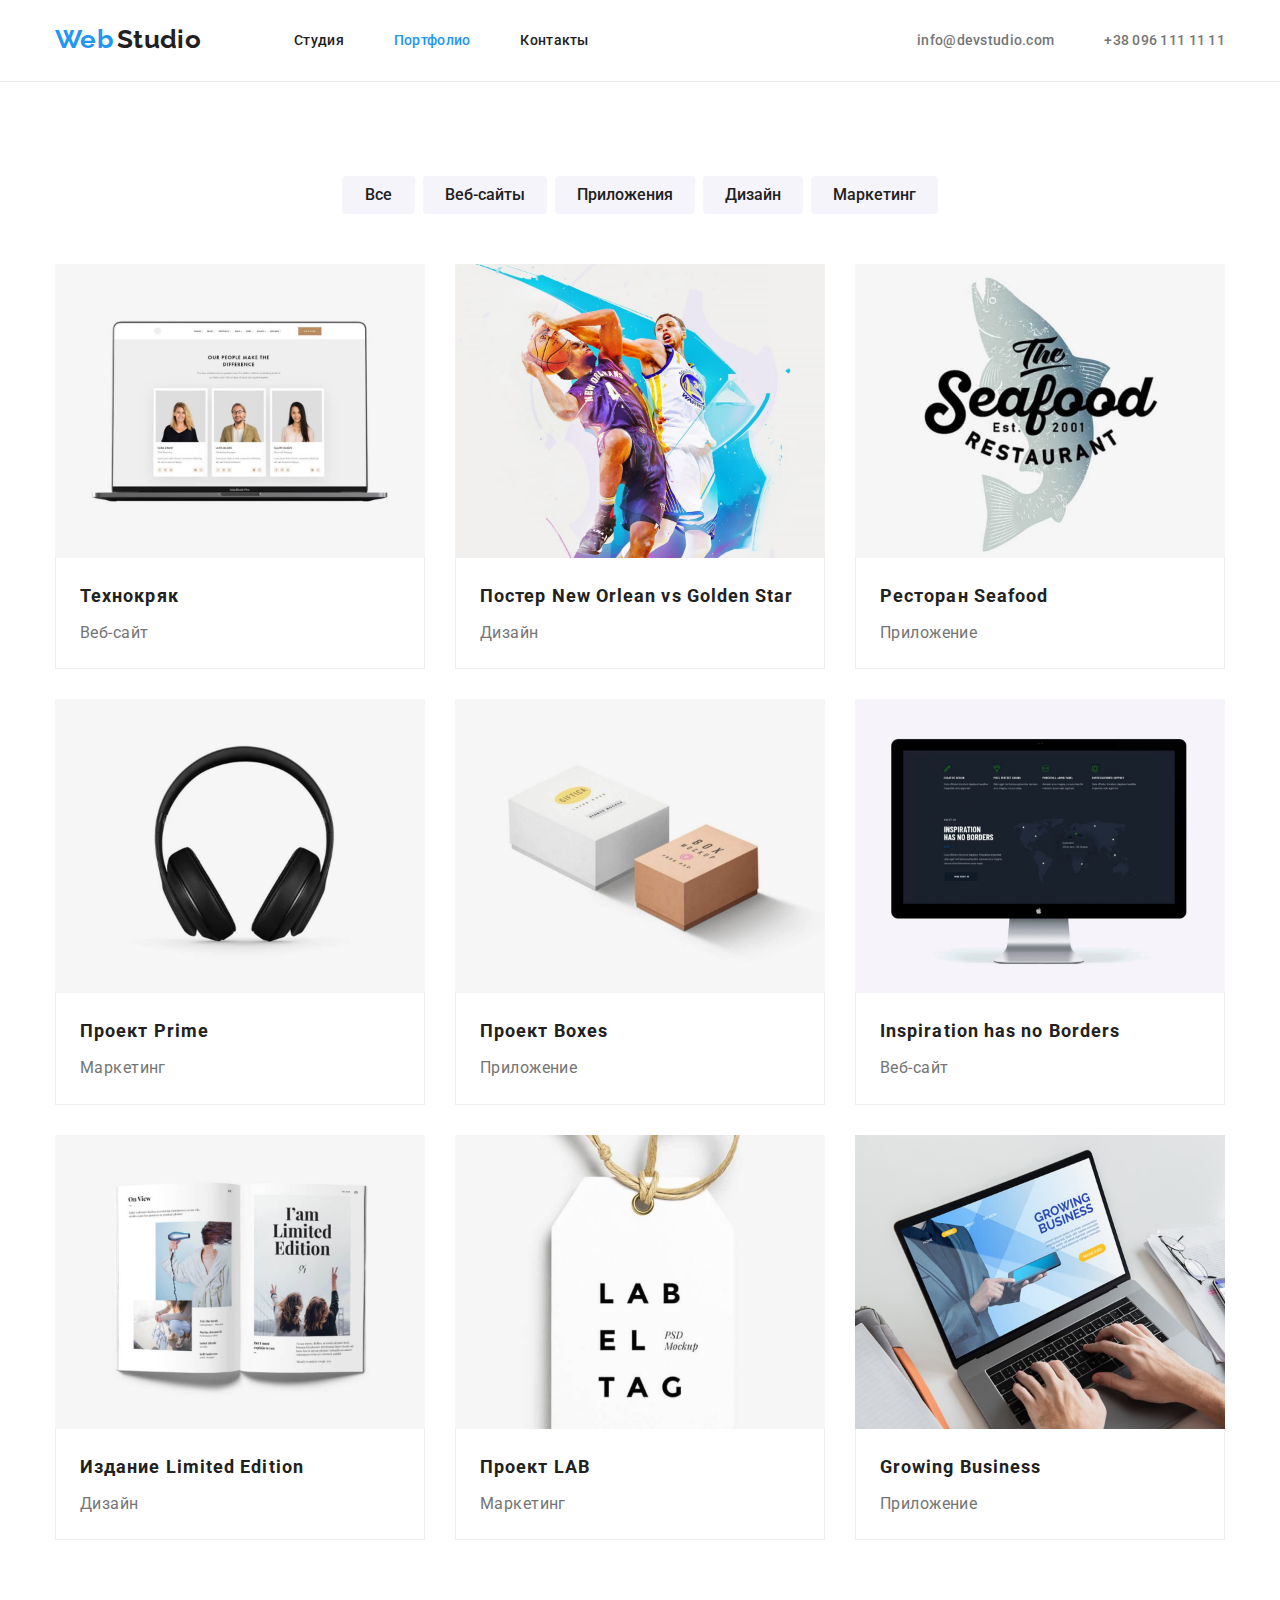
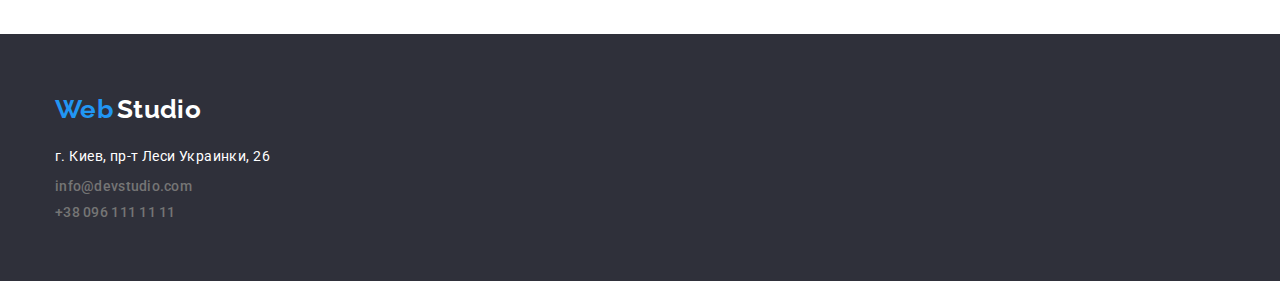
==== portfolio.html @ f137ee4f "Скопировал файлы из homework-3" ====
<!DOCTYPE html>
<html lang="ru">
  <head>
    <meta charset="UTF-8" />
    <meta http-equiv="X-UA-Compatible" content="IE=edge" />
    <meta name="viewport" content="width=device-width, initial-scale=1.0" />
    <title>Портфолио</title>
    <link rel="preconnect" href="https://fonts.googleapis.com" />
    <link rel="preconnect" href="https://fonts.gstatic.com" crossorigin />
    <link
      href="https://fonts.googleapis.com/css2?family=Raleway:wght@700&display=swap"
      rel="stylesheet"
    />
    <link
      href="https://fonts.googleapis.com/css2?family=Roboto:wght@400;500;700;900&display=swap"
      rel="stylesheet"
    />
    <!-- Нормализация стилей css -->
    <link
      rel="stylesheet"
      href="https://cdnjs.cloudflare.com/ajax/libs/modern-normalize/1.1.0/modern-normalize.min.css"
    />
    <link rel="stylesheet" href="./css/styles.css" />
  </head>
  <body>
    <header class="header">
      <div class="container main-container">
        <nav class="main-container-nav">
          <div class="all-logo">
            <a href="./index.html" class="logo">
              <span class="logo-1part">Web</span>
              <span class="logo-2part">Studio</span>
            </a>
          </div>

          <ul class="site-nav list">
            <li class="item">
              <a href="./index.html" class="link">Студия</a>
            </li>
            <li class="item">
              <a href="./portfolio.html" class="link current">Портфолио</a>
            </li>
            <li class="item"><a href="" class="link">Контакты</a></li>
          </ul>
        </nav>

        <ul class="list contacts-header">
          <li class="item">
            <a href="mailto:info@devstudio.com" target="_blank" class="contacts"
              >info@devstudio.com</a
            >
          </li>
          <li class="item">
            <a href="tel:+380961111111" class="contacts">+38 096 111 11 11</a>
          </li>
        </ul>
      </div>
    </header>

    <main>
      <section class="filter-section">
        <h1 hidden>Фильтры для работ</h1>
        <ul class="list button-list">
          <li class="button">
            <button class="filter-button" type="button">Все</button>
          </li>
          <li class="button">
            <button class="filter-button" type="button">Веб-сайты</button>
          </li>
          <li class="button">
            <button class="filter-button" type="button">Приложения</button>
          </li>
          <li class="button">
            <button class="filter-button" type="button">Дизайн</button>
          </li>
          <li class="button">
            <button class="filter-button" type="button">Маркетинг</button>
          </li>
        </ul>

        <ul class="projects-list list container">
          <li class="project-card">
            <img
              src="./images/portfolio/img-0.jpg"
              alt="Веб-сайт для Технокряк"
              width="370"
            />
            <div class="protject-description">
              <h2 class="title">Технокряк</h2>
              <p>Веб-сайт</p>
            </div>
          </li>
          <li class="project-card">
            <img
              src="./images/portfolio/img-1.jpg"
              alt="Дизайн постера New Orlean vs Golden Star"
              width="370"
            />
            <div class="protject-description">
              <h2 class="title">Постер New Orlean vs Golden Star</h2>
              <p>Дизайн</p>
            </div>
          </li>
          <li class="project-card">
            <img
              src="./images/portfolio/img-2.jpg"
              alt="Приложение для ресторана Seafood"
              width="370"
            />
            <div class="protject-description">
              <h2 class="title">Ресторан Seafood</h2>
              <p>Приложение</p>
            </div>
          </li>
          <li class="project-card">
            <img
              src="./images/portfolio/img-3.jpg"
              alt="Маркетинг для проекта Prime"
              width="370"
            />
            <div class="protject-description">
              <h2 class="title">Проект Prime</h2>
              <p>Маркетинг</p>
            </div>
          </li>
          <li class="project-card">
            <img
              src="./images/portfolio/img-4.jpg"
              alt="Приложение для проекта Boxes"
              width="370"
            />
            <div class="protject-description">
              <h2 class="title">Проект Boxes</h2>
              <p>Приложение</p>
            </div>
          </li>
          <li class="project-card">
            <img
              src="./images/portfolio/img-5.jpg"
              alt="Веб-сайт для Inspiration has no Borders"
              width="370"
            />
            <div class="protject-description">
              <h2 class="title">Inspiration has no Borders</h2>
              <p>Веб-сайт</p>
            </div>
          </li>
          <li class="project-card">
            <img
              src="./images/portfolio/img-6.jpg"
              alt="Дизайн издания Limited Edition"
              width="370"
            />
            <div class="protject-description">
              <h2 class="title">Издание Limited Edition</h2>
              <p>Дизайн</p>
            </div>
          </li>
          <li class="project-card">
            <img
              src="./images/portfolio/img-7.jpg"
              alt="Маркетинг для проекта LAB"
              width="370"
            />
            <div class="protject-description">
              <h2 class="title">Проект LAB</h2>
              <p>Маркетинг</p>
            </div>
          </li>
          <li class="project-card">
            <img
              src="./images/portfolio/img-8.jpg"
              alt="Приложение Growing Business"
              width="370"
            />
            <div class="protject-description">
              <h2 class="title">Growing Business</h2>
              <p>Приложение</p>
            </div>
          </li>
        </ul>
      </section>
    </main>

    <footer class="footer">
      <div class="container">
        <a href="./index.html" class="logo">
          <span class="logo-1part">Web</span>
          <span class="logo-2part">Studio</span>
        </a>
        <address>
          <ul class="list">
            <li>
              <p class="geo-address">г. Киев, пр-т Леси Украинки, 26</p>
            </li>
            <li>
              <a
                href="mailto:info@devstudio.com"
                target="_blank"
                class="contacts contacts-email"
                >info@devstudio.com</a
              >
            </li>
            <li>
              <a href="tel:+380961111111" class="contacts">+38 096 111 11 11</a>
            </li>
          </ul>
        </address>
      </div>
    </footer>
  </body>
</html>
---- css/styles.css ----
/* цвет заголовка #212121 */
/* цвет большего количества текста #757575 */
/* акцентный цвет (синий) #2196F3 */
/* цвет фона #FFFFFF */
/* 2й цвет фона #F5F4FA */
/* цвет футера и фон заголовка #2F303A */

:root {
    --title-text-color: #212121;
    --primary-text-color: #757575;
    --white-text: #FFFFFF;
    --ascent-color: #2196F3;
    --background-color: #FFFFFF;
    --second-background-color: #F5F4FA;
    --footer-hero-color: #2F303A;
}

body {
    font-family: 'Roboto', sans-serif;
    background-color: var(--background-color);
    color: var(--title-text-color);
    font-size: 14px;
    letter-spacing: 0.03em;
}

/* Удаление точек у спсиков */
.list {
    padding: 0;
    margin: 0;

    list-style: none;
}


.container {
    width: 1200px;
    margin-left: auto;
    margin-right: auto;
    padding-left: 15px;
    padding-right: 15px;
}

.header {
    border-width: 0px 0px 1px 0px;
    border-style: solid;
    border-color: #ECECEC;
}

/* Логотип */

/* Общие настройки лого */
.logo {
    text-decoration: none;
}

/* 1й фрагмент лого (по цвету) */
.logo-1part {
    color: var(--ascent-color);

    font-family: 'Raleway', sans-serif;
    font-style: normal;
    font-weight: 700;
    font-size: 26px;
    line-height: 1.2;
}

/* 2й фрагмент лого (по цвету) */
.logo-2part {
    color: var(--title-text-color);

    font-family: 'Raleway', sans-serif;
    font-style: normal;
    font-weight: 700;
    font-size: 26px;
    line-height: 1.2;
}

/* Навигация по сайту */
/* Навигация по сайту - при наведении */

/* список меню */
.site-nav {
    display: flex;
}

.site-nav .link {
    display: block;
    padding-top: 32px;
    padding-bottom: 32px;

    color: var(--title-text-color);

    font-style: normal;
    font-weight: 500;
    font-size: 14px;
    line-height: 1.2;
    letter-spacing: 0.02em;

    text-decoration: none;
}

.site-nav .item:not(:last-child) {
    margin-right: 50px;
}

.site-nav a:hover,
.site-nav a:focus {
    color: var(--ascent-color);

    font-style: normal;
    font-weight: 500;
    font-size: 14px;
    line-height: 1.2;
    letter-spacing: 0.02em;

    text-decoration: none;
}

/* Подсветка активного меню */
.site-nav .current {
    color: var(--ascent-color);
}

/* контакты */

/* Почта, телефон */
.contacts {
    color: var(--primary-text-color);

    font-style: normal;
    font-weight: 500;
    font-size: 14px;
    line-height: 1.2;
    letter-spacing: 0.02em;

    text-decoration: none;
}

/* Почта, телефон - при наведении */
.contacts:hover,
.contacts:focus {
    color: var(--ascent-color);

    font-style: normal;
    font-weight: 500;
    font-size: 14px;
    line-height: 1.2;
    letter-spacing: 0.02em;

    text-decoration: none;
}

.main-container {
    display: flex;
    align-items: center;
}

.main-container-nav {
    display: flex;
}

.all-logo {
    margin-right: 93px;
}

.contacts-header {
    display: flex;
    margin-left: auto;
}

.contacts-header .contacts {
    display: block;
    padding-top: 32px;
    padding-bottom: 32px;
}

.contacts-header .item:not(:last-child) {
    margin-right: 50px;
}

.main-container .all-logo {
    display: block;
    padding-top: 24px;
    padding-bottom: 25px;
}

/* герой */
.hero {
    padding-top: 200px;
    padding-bottom: 200px;

    background-color: var(--footer-hero-color);
}

/* Герой-заголовок */
.hero-title {
    margin-top: 0;
    margin-right: auto;
    margin-bottom: 30px;
    margin-left: auto;
    width: 696px;

    color: var(--white-text);

    font-weight: 900;
    font-size: 44px;
    line-height: 1.4;
    text-align: center;
    letter-spacing: 0.06em;
    text-transform: uppercase;
}


/* Кнопка-герой */
.hero-button {
    border: none;
    min-width: 200px;
    height: 50px;
    border-radius: 4px;
    padding: 14px 32px;

    margin-left: auto;
    margin-right: auto;

    box-shadow: 0px 4px 4px rgba(0, 0, 0, 0.15);

    color: var(--white-text);
    background-color: var(--ascent-color);

    font-weight: 700;
    font-size: 16px;
    line-height: 1.9;
    display: flex;
    align-items: center;
    text-align: center;
    letter-spacing: 0.06em;
}

.hero-button:hover,
.hero-button:focus {
    background: #188CE8;
}


/* Удаление 2 пикселей у img */
.img {
    display: block;
}


/* Все секции */
.section {
    padding-top: 94px;
    padding-bottom: 94px;

    color: var(--primary-text-color);
}

.section.no-padding-top {
    padding-top: 0;
}

/* Заголовок секции */
.section-title {
    margin-top: 0;
    margin-bottom: 50px;

    color: var(--title-text-color);

    font-weight: 700;
    font-size: 36px;
    line-height: 1.2;
    text-align: center;
}

/* секция с преимуществами */
.feature-list {
    display: flex;
    justify-content: space-between;
}

/* Список преимуществ */
.feature-list .title {
    margin-top: 0;
    margin-bottom: 10px;

    color: var(--title-text-color);

    font-weight: 700;
    font-size: 14px;
    line-height: 1.1;
    text-transform: uppercase;
}


/* Описание преимуществ, каждого типа */
.feature-list .paragraph {
    width: 270px;

    margin-top: 0;
    margin-bottom: 0;

    font-size: 14px;
    line-height: 1.7;
}

.img-list {
    display: flex;
    justify-content: space-between;
}

.team-list {
    display: flex;
    justify-content: space-between;
}

/* Секуия с сотрудниками */
.ouer-teem-section {
    background-color: var(--second-background-color);
}

/* Карточка сотрудника */
.employee {
    box-shadow: 0px 1px 3px rgba(0, 0, 0, 0.12), 0px 1px 1px rgba(0, 0, 0, 0.14), 0px 2px 1px rgba(0, 0, 0, 0.2);
    border-radius: 0px 0px 4px 4px;
    background-color: var(--background-color);
}

.employee-info {
    padding-top: 30px;
    padding-bottom: 30px;
}

/* имена сотрудников */
.title-name {
    margin-top: 0;
    margin-bottom: 10px;

    color: var(--title-text-color);

    font-weight: 500;
    font-size: 16px;
    line-height: 1.2;
    text-align: center;
}

/* должность сотрудника */
.title-position {
    margin-top: 0;
    margin-bottom: 0;

    font-size: 16px;
    line-height: 1.2;
    text-align: center;
}

.footer {
    padding-top: 60px;
    padding-bottom: 60px;

    background-color: var(--footer-hero-color);
}

.footer .logo {
    display: block;
    margin-bottom: 20px;
}

.footer .logo .logo-2part {
    color: var(--white-text);
}

/* Физический адрес компании */
.geo-address {
    display: block;
    margin-top: 0;
    margin-bottom: 9px;

    color: var(--white-text);

    font-style: normal;
    font-size: 14px;
    line-height: 1.7;
}

.footer .contacts {
    display: block;
}

.contacts-email {
    margin-top: 0;
    margin-bottom: 9px;
}


/*--------------------- Страница портфолио --------------------- */


/* Кнопки фильтра */

.button-list {
    display: flex;
    justify-content: center;
    margin-bottom: 50px;
}

.filter-button {
    display: block;
    border: none;
    min-width: 73px;
    height: 38px;
    padding-left: 22px;
    padding-right: 22px;
    padding-top: 6px;
    padding-bottom: 6px;
    border-radius: 4px;

    color: var(--title-text-color);
    background-color: #F5F4FA;

    font-weight: 500;
    font-size: 16px;
    line-height: 1.62;
    text-align: center;
}

.list .button:not(:last-child) {
    margin-right: 8px;
}

.filter-button:hover,
.filter-button:focus {
    box-shadow: 0px 3px 1px rgba(0, 0, 0, 0.1), 0px 1px 2px rgba(0, 0, 0, 0.08), 0px 2px 2px rgba(0, 0, 0, 0.12);

    color: var(--white-text);
    background-color: var(--ascent-color);

    font-weight: 500;
    font-size: 16px;
    line-height: 1.62;
    text-align: center;
}

.filter-section {
    padding-top: 94px;
    padding-bottom: 94px;
}

/* Список проектов */

.project-card img {
    display: block;
}

/* Коробка со списком проектов */
.projects-list {
    display: flex;
    flex-wrap: wrap;
}

/* Список карточек проектов */
.project-card {
    margin-right: 30px;
    margin-bottom: 30px;
}

/* Убрать у проавой 3й карточке марджин */
.project-card:nth-child(3n) {
    margin-right: 0;
}

/* Выбрать и убрать марджин у карточек снизу */
.project-card:nth-last-child(-n +3) {
    margin-bottom: 0;
}

/* Описание проекта */
.protject-description {
    padding-top: 20px;
    padding-bottom: 20px;
    padding-left: 24px;
    padding-right: 24px;

    border-width: 0px 1px 1px 1px;
    border-style: solid;
    border-color: #EEEEEE;
}

/* Заголовок */
.projects-list .title {
    margin-top: 0;
    margin-bottom: 4px;

    color: var(--title-text-color);

    font-weight: 700;
    font-size: 18px;
    line-height: 2.0;
    letter-spacing: 0.06em;
}

/* Тип проекта */
.project-card p {
    margin-top: 0;
    margin-bottom: 0;

    color: var(--primary-text-color);

    font-size: 16px;
    line-height: 1.9;
}
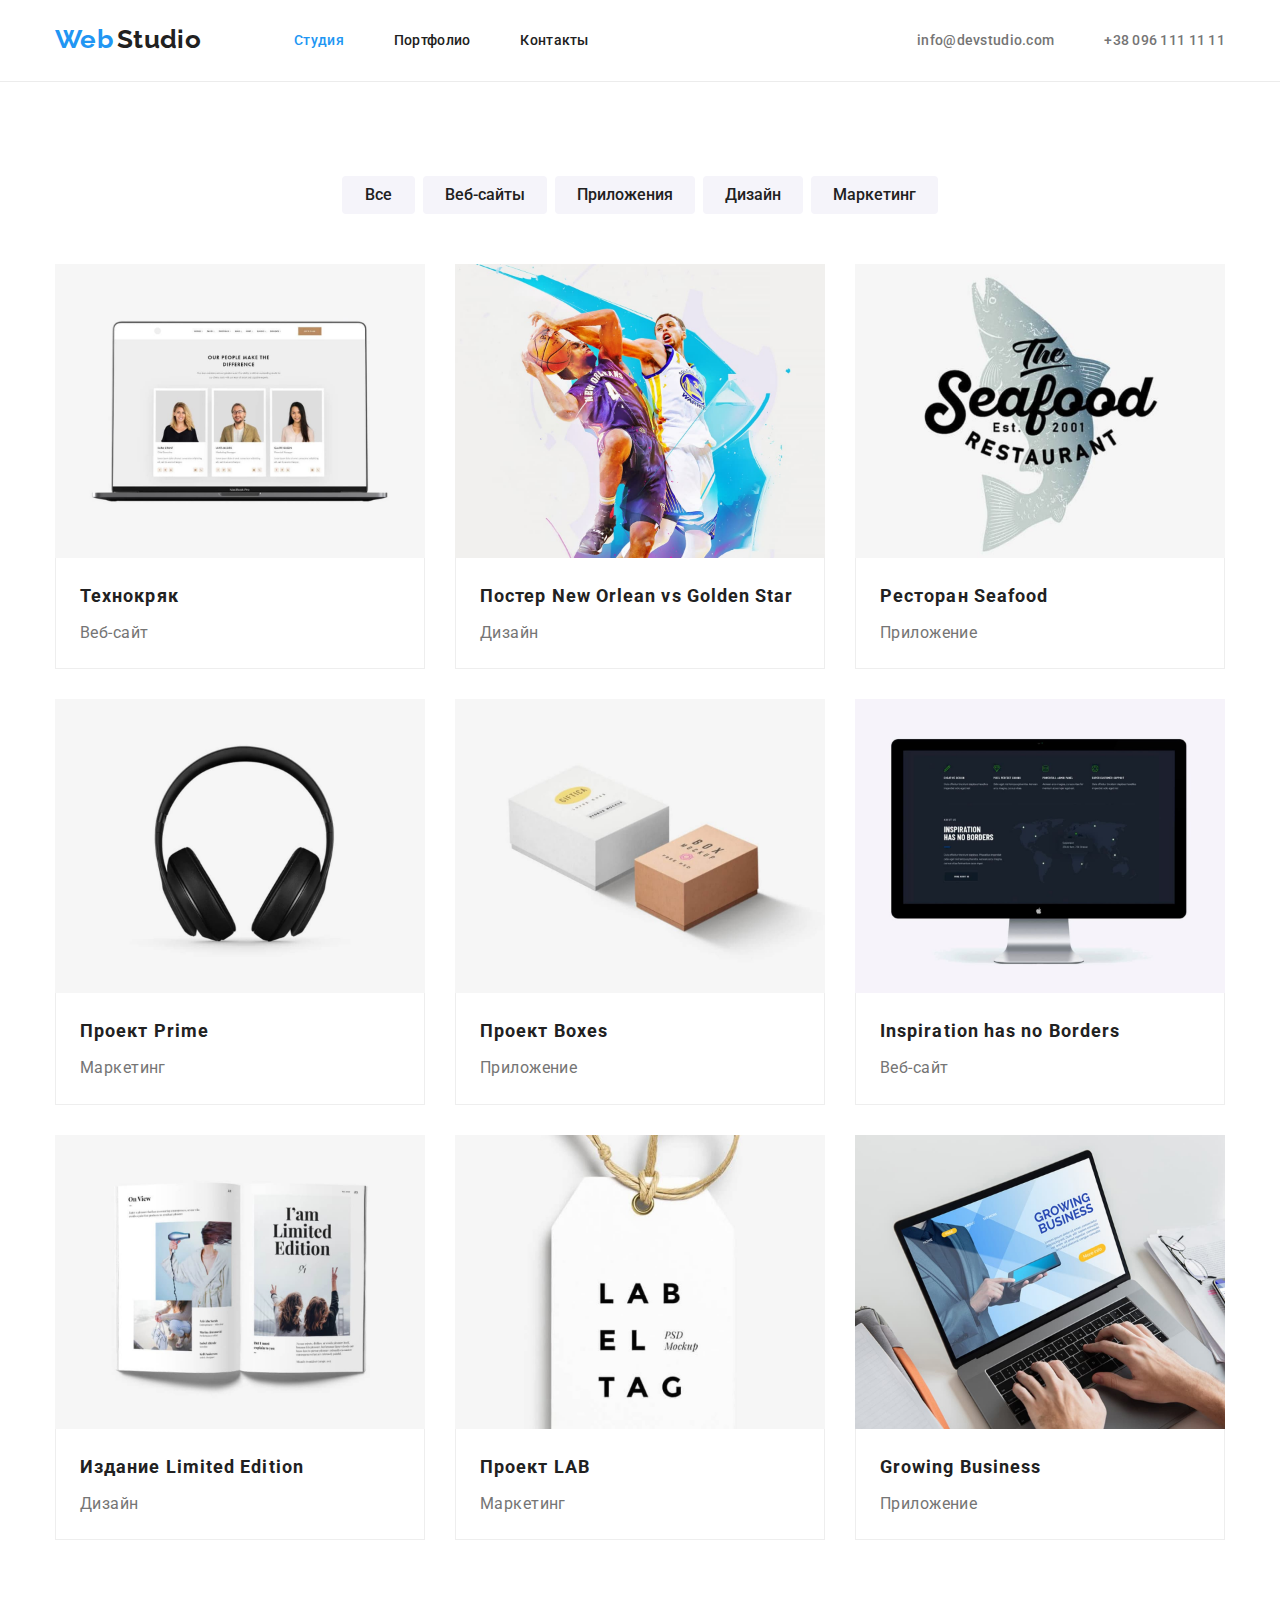
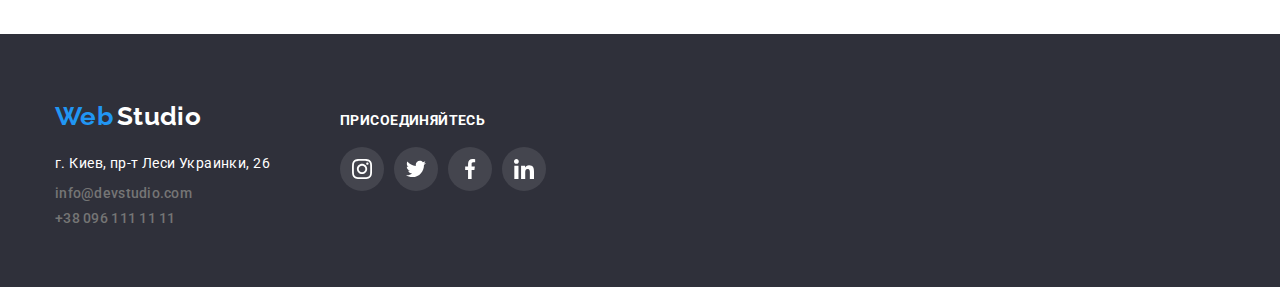
==== commit 6b04c44d: "сломал все при попітке добавить иконки к ємєйл и тел" ====
--- a/portfolio.html
+++ b/portfolio.html
@@ -35,10 +35,10 @@
 
           <ul class="site-nav list">
             <li class="item">
-              <a href="./index.html" class="link">Студия</a>
+              <a href="./index.html" class="link current">Студия</a>
             </li>
             <li class="item">
-              <a href="./portfolio.html" class="link current">Портфолио</a>
+              <a href="./portfolio.html" class="link">Портфолио</a>
             </li>
             <li class="item"><a href="" class="link">Контакты</a></li>
           </ul>
@@ -183,29 +183,67 @@
     </main>
 
     <footer class="footer">
-      <div class="container">
-        <a href="./index.html" class="logo">
-          <span class="logo-1part">Web</span>
-          <span class="logo-2part">Studio</span>
-        </a>
-        <address>
-          <ul class="list">
-            <li>
-              <p class="geo-address">г. Киев, пр-т Леси Украинки, 26</p>
-            </li>
-            <li>
-              <a
-                href="mailto:info@devstudio.com"
-                target="_blank"
-                class="contacts contacts-email"
-                >info@devstudio.com</a
-              >
-            </li>
-            <li>
-              <a href="tel:+380961111111" class="contacts">+38 096 111 11 11</a>
+      <div class="container footer-container">
+        <div class="all-contacts">
+          <a href="./index.html" class="logo">
+            <span class="logo-1part">Web</span>
+            <span class="logo-2part">Studio</span>
+          </a>
+          <address>
+            <ul class="list">
+              <li>
+                <p class="geo-address">г. Киев, пр-т Леси Украинки, 26</p>
+              </li>
+              <li>
+                <a
+                  href="mailto:info@devstudio.com"
+                  target="_blank"
+                  class="contacts contacts-email"
+                  >info@devstudio.com</a
+                >
+              </li>
+              <li>
+                <a href="tel:+380961111111" class="contacts"
+                  >+38 096 111 11 11</a
+                >
+              </li>
+            </ul>
+          </address>
+        </div>
+
+        <div class="social-network">
+          <h4>присоединяйтесь</h4>
+          <ul class="list social-network-list">
+            <li>
+              <a href="" class="footer-icon">
+                <svg class="footer-social-logo">
+                  <use href="./images/symbol-defs.svg#icon-instagram"></use>
+                </svg>
+              </a>
+            </li>
+            <li>
+              <a href="" class="footer-icon">
+                <svg class="footer-social-logo">
+                  <use href="./images/symbol-defs.svg#icon-twitter"></use>
+                </svg>
+              </a>
+            </li>
+            <li>
+              <a href="" class="footer-icon">
+                <svg class="footer-social-logo">
+                  <use href="./images/symbol-defs.svg#icon-icon-facebook"></use>
+                </svg>
+              </a>
+            </li>
+            <li>
+              <a href="" class="footer-icon">
+                <svg class="footer-social-logo">
+                  <use href="./images/symbol-defs.svg#icon-linkedin"></use>
+                </svg>
+              </a>
             </li>
           </ul>
-        </address>
+        </div>
       </div>
     </footer>
   </body>
--- a/css/styles.css
+++ b/css/styles.css
@@ -13,6 +13,7 @@
     --background-color: #FFFFFF;
     --second-background-color: #F5F4FA;
     --footer-hero-color: #2F303A;
+    --icon-gray: #AFB1B8;
 }
 
 body {
@@ -124,7 +125,18 @@
 /* контакты */
 
 /* Почта, телефон */
-.contacts {
+
+.contacts-header .contacts-logo {
+    width: 16px;
+    height: 80px;
+}
+
+.contacts-header .item {
+    display: flex;
+}
+
+.contacts-header {
+    display: block;
     color: var(--primary-text-color);
 
     font-style: normal;
@@ -136,9 +148,10 @@
     text-decoration: none;
 }
 
+
 /* Почта, телефон - при наведении */
-.contacts:hover,
-.contacts:focus {
+.contacts-header:hover,
+.contacts-header:focus {
     color: var(--ascent-color);
 
     font-style: normal;
@@ -149,6 +162,7 @@
 
     text-decoration: none;
 }
+
 
 .main-container {
     display: flex;
@@ -184,12 +198,26 @@
     padding-bottom: 25px;
 }
 
-/* герой */
+
+/* ----------------------------- герой ---------------------------------- */
 .hero {
     padding-top: 200px;
     padding-bottom: 200px;
-
     background-color: var(--footer-hero-color);
+
+    max-width: 1600px;
+    min-height: 600px;
+    margin-left: auto;
+    margin-right: auto;
+
+    background-image:
+        linear-gradient(to right,
+            rgba(47, 48, 58, 0.4),
+            rgba(47, 48, 58, 0.4)),
+        url("../images/hero-img.jpg");
+    background-repeat: no-repeat;
+    background-position: center;
+    background-size: cover;
 }
 
 /* Герой-заголовок */
@@ -239,6 +267,7 @@
 .hero-button:hover,
 .hero-button:focus {
     background: #188CE8;
+    cursor: pointer;
 }
 
 
@@ -304,6 +333,20 @@
     line-height: 1.7;
 }
 
+.feature .feature-pic {
+    display: block;
+    border-radius: 4px;
+
+    width: 270px;
+    height: 120px;
+    padding-top: 25px;
+    padding-bottom: 25px;
+    margin-bottom: 30px;
+
+    background-color: var(--second-background-color);
+}
+
+
 .img-list {
     display: flex;
     justify-content: space-between;
@@ -314,7 +357,7 @@
     justify-content: space-between;
 }
 
-/* Секуия с сотрудниками */
+/* Секцуия с сотрудниками */
 .ouer-teem-section {
     background-color: var(--second-background-color);
 }
@@ -354,6 +397,35 @@
     text-align: center;
 }
 
+/* Список клиентов */
+.clients-list {
+    display: flex;
+    justify-content: space-between;
+}
+
+
+.client-logo {
+    display: block;
+    width: 170px;
+    height: 92px;
+    padding-top: 16px;
+    padding-bottom: 16px;
+    padding-right: 32px;
+    padding-left: 32px;
+
+    border-radius: 4px;
+    border: 1px solid var(--icon-gray);
+    fill: var(--icon-gray);
+}
+
+.client-logo:hover,
+.client-logo:focus {
+    border: 1px solid var(--ascent-color);
+    fill: var(--ascent-color);
+}
+
+
+
 .footer {
     padding-top: 60px;
     padding-bottom: 60px;
@@ -387,9 +459,78 @@
     display: block;
 }
 
+.footer-container {
+    display: flex;
+    align-items: baseline
+}
+
 .contacts-email {
     margin-top: 0;
     margin-bottom: 9px;
+}
+
+.contacts {
+    color: var(--primary-text-color);
+
+    font-style: normal;
+    font-weight: 500;
+    font-size: 14px;
+    line-height: 1.2;
+    letter-spacing: 0.02em;
+
+    text-decoration: none;
+}
+
+/* Почта, телефон - при наведении */
+.contacts:hover,
+.contacts:focus {
+    color: var(--ascent-color);
+
+    font-style: normal;
+    font-weight: 500;
+    font-size: 14px;
+    line-height: 1.2;
+    letter-spacing: 0.02em;
+
+    text-decoration: none;
+}
+
+.social-network {
+    margin-left: 70px;
+
+    font-weight: 700;
+    font-size: 14px;
+    line-height: 1.1;
+    text-transform: uppercase;
+
+    color: var(--white-text);
+}
+
+.social-network-list {
+    display: flex;
+    width: 206px;
+    justify-content: space-between
+}
+
+.footer-social-logo {
+    display: block;
+    width: 44px;
+    height: 44px;
+
+    padding: 12px;
+
+    fill: var(--white-text)
+}
+
+.social-network-list .footer-icon {
+    display: block;
+    background: rgba(255, 255, 255, 0.1);
+    border-radius: 50%;
+}
+
+.footer-icon:hover,
+.footer-icon:focus {
+    background: var(--ascent-color)
 }
 
 
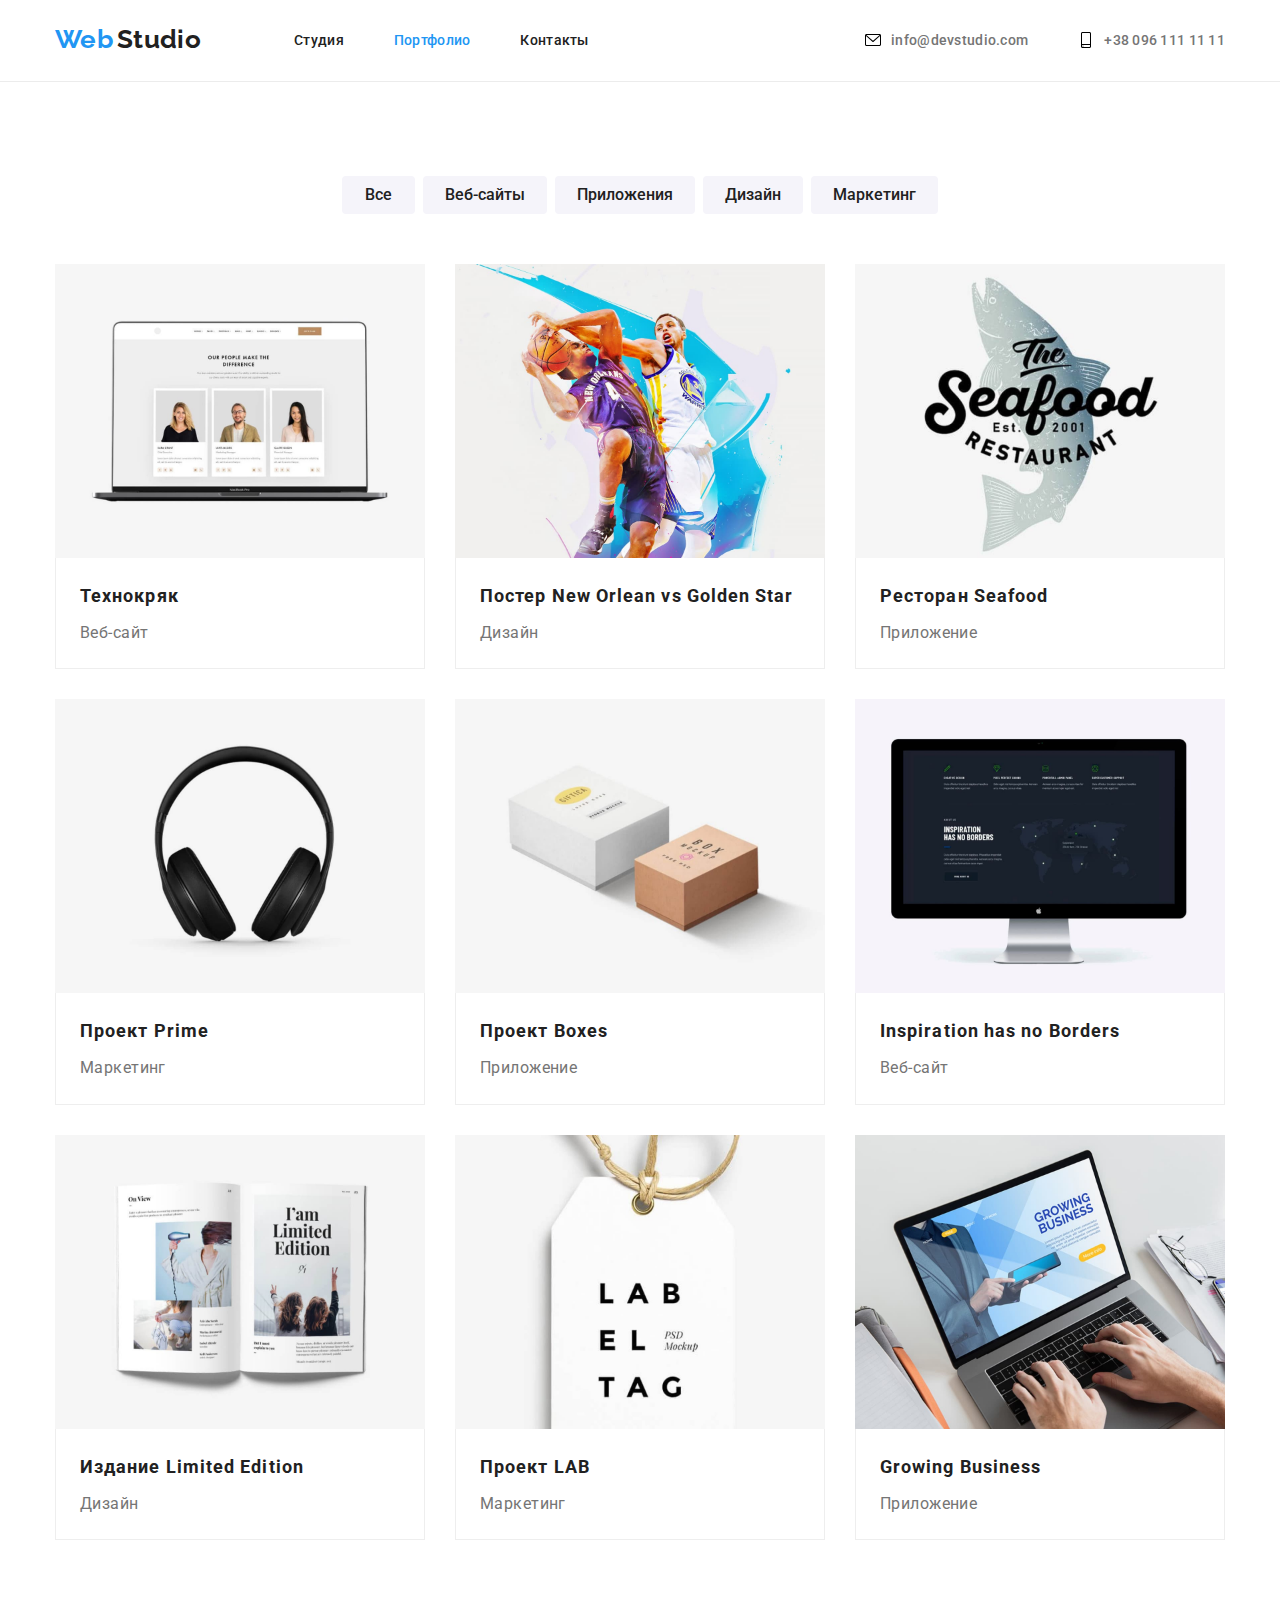
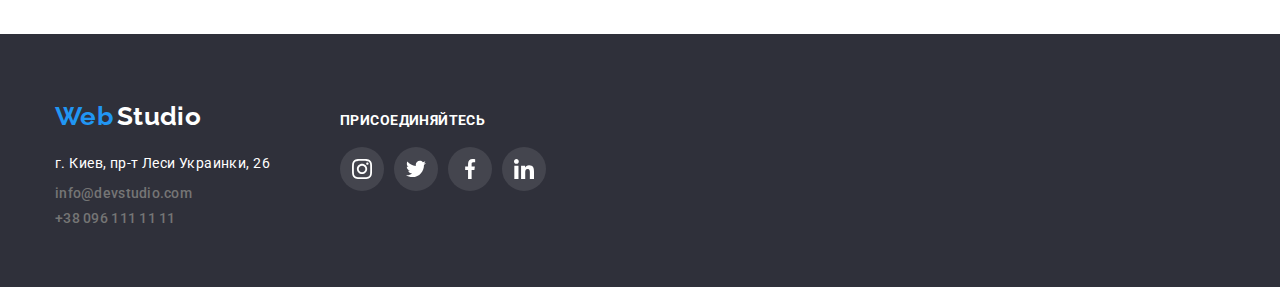
==== commit 886db917: "Добавил все cvg" ====
--- a/portfolio.html
+++ b/portfolio.html
@@ -35,10 +35,10 @@
 
           <ul class="site-nav list">
             <li class="item">
-              <a href="./index.html" class="link current">Студия</a>
+              <a href="./index.html" class="link">Студия</a>
             </li>
             <li class="item">
-              <a href="./portfolio.html" class="link">Портфолио</a>
+              <a href="./portfolio.html" class="link current">Портфолио</a>
             </li>
             <li class="item"><a href="" class="link">Контакты</a></li>
           </ul>
@@ -46,12 +46,24 @@
 
         <ul class="list contacts-header">
           <li class="item">
-            <a href="mailto:info@devstudio.com" target="_blank" class="contacts"
-              >info@devstudio.com</a
+            <a
+              href="mailto:info@devstudio.com"
+              target="_blank"
+              class="contacts"
             >
+              <svg class="contacts-logo">
+                <use href="./images/symbol-defs.svg#icon-email"></use>
+              </svg>
+              <span class="header-email">info@devstudio.com</span>
+            </a>
           </li>
           <li class="item">
-            <a href="tel:+380961111111" class="contacts">+38 096 111 11 11</a>
+            <a href="tel:+380961111111" target="_blank" class="contacts">
+              <svg class="contacts-logo">
+                <use href="./images/symbol-defs.svg#icon-phone"></use>
+              </svg>
+              <span class="header-email">+38 096 111 11 11</span>
+            </a>
           </li>
         </ul>
       </div>
--- a/css/styles.css
+++ b/css/styles.css
@@ -76,7 +76,13 @@
     line-height: 1.2;
 }
 
-/* Навигация по сайту */
+/* Отступ лоя лого */
+.all-logo {
+    margin-right: 93px;
+}
+
+
+/* Навигация по сайту --------------------------------------------------- */
 /* Навигация по сайту - при наведении */
 
 /* список меню */
@@ -122,16 +128,17 @@
     color: var(--ascent-color);
 }
 
-/* контакты */
+/* Контакты ------------------------------------------------------------ */
 
 /* Почта, телефон */
-
 .contacts-header .contacts-logo {
+    display: block;
     width: 16px;
     height: 80px;
-}
-
-.contacts-header .item {
+    margin-right: 10px;
+}
+
+.contacts-header .item a {
     display: flex;
 }
 
@@ -150,8 +157,8 @@
 
 
 /* Почта, телефон - при наведении */
-.contacts-header:hover,
-.contacts-header:focus {
+.contacts-header .item .contacts:hover,
+.contacts-header .item .contacts:focus {
     color: var(--ascent-color);
 
     font-style: normal;
@@ -161,8 +168,9 @@
     letter-spacing: 0.02em;
 
     text-decoration: none;
-}
-
+
+    fill: var(--ascent-color);
+}
 
 .main-container {
     display: flex;
@@ -173,33 +181,30 @@
     display: flex;
 }
 
-.all-logo {
-    margin-right: 93px;
-}
-
 .contacts-header {
     display: flex;
     margin-left: auto;
 }
 
-.contacts-header .contacts {
+.contacts-header .item:not(:last-child) {
+    margin-right: 50px;
+}
+
+.main-container .all-logo {
+    display: block;
+    padding-top: 24px;
+    padding-bottom: 25px;
+}
+
+.contacts-header .header-email {
     display: block;
     padding-top: 32px;
     padding-bottom: 32px;
-}
-
-.contacts-header .item:not(:last-child) {
-    margin-right: 50px;
-}
-
-.main-container .all-logo {
-    display: block;
-    padding-top: 24px;
-    padding-bottom: 25px;
-}
-
-
-/* ----------------------------- герой ---------------------------------- */
+
+}
+
+
+/* Герой --------------------------------------------------------------- */
 .hero {
     padding-top: 200px;
     padding-bottom: 200px;
@@ -346,6 +351,7 @@
     background-color: var(--second-background-color);
 }
 
+/* Наша команда --------------------------------------------------------- */
 
 .img-list {
     display: flex;
@@ -390,13 +396,43 @@
 /* должность сотрудника */
 .title-position {
     margin-top: 0;
-    margin-bottom: 0;
+    margin-bottom: 16px;
 
     font-size: 16px;
     line-height: 1.2;
     text-align: center;
 }
 
+/* Соцсети сотрудников ---------------------------------------------- */
+.employee-social {
+    display: flex;
+    margin-left: 32px;
+    justify-content: space-between;
+    width: 206px;
+}
+
+.employee-social .employee-icon {
+    display: flex;
+    width: 44px;
+    height: 44px;
+    fill: var(--icon-gray);
+    border-radius: 50%;
+}
+
+.employee-icon .employee-social-logo {
+    display: block;
+    width: 20px;
+    height: 20px;
+    margin: 12px;
+}
+
+.employee-icon:hover,
+.employee-icon:focus {
+    fill: var(--white-text);
+    background-color: var(--ascent-color);
+}
+
+/* Клиенты -------------------------------------------------------------- */
 /* Список клиентов */
 .clients-list {
     display: flex;
@@ -534,7 +570,7 @@
 }
 
 
-/*--------------------- Страница портфолио --------------------- */
+/*--------------------------- Страница портфолио ------------------------- */
 
 
 /* Кнопки фильтра */
@@ -649,4 +685,10 @@
 
     font-size: 16px;
     line-height: 1.9;
+}
+
+.project-card:hover,
+.project-card:focus {
+    outline: 1px solid #EEEEEE;
+    box-shadow: 0px 1px 1px rgba(0, 0, 0, 0.12), 0px 4px 4px rgba(0, 0, 0, 0.06), 1px 4px 6px rgba(0, 0, 0, 0.16);
 }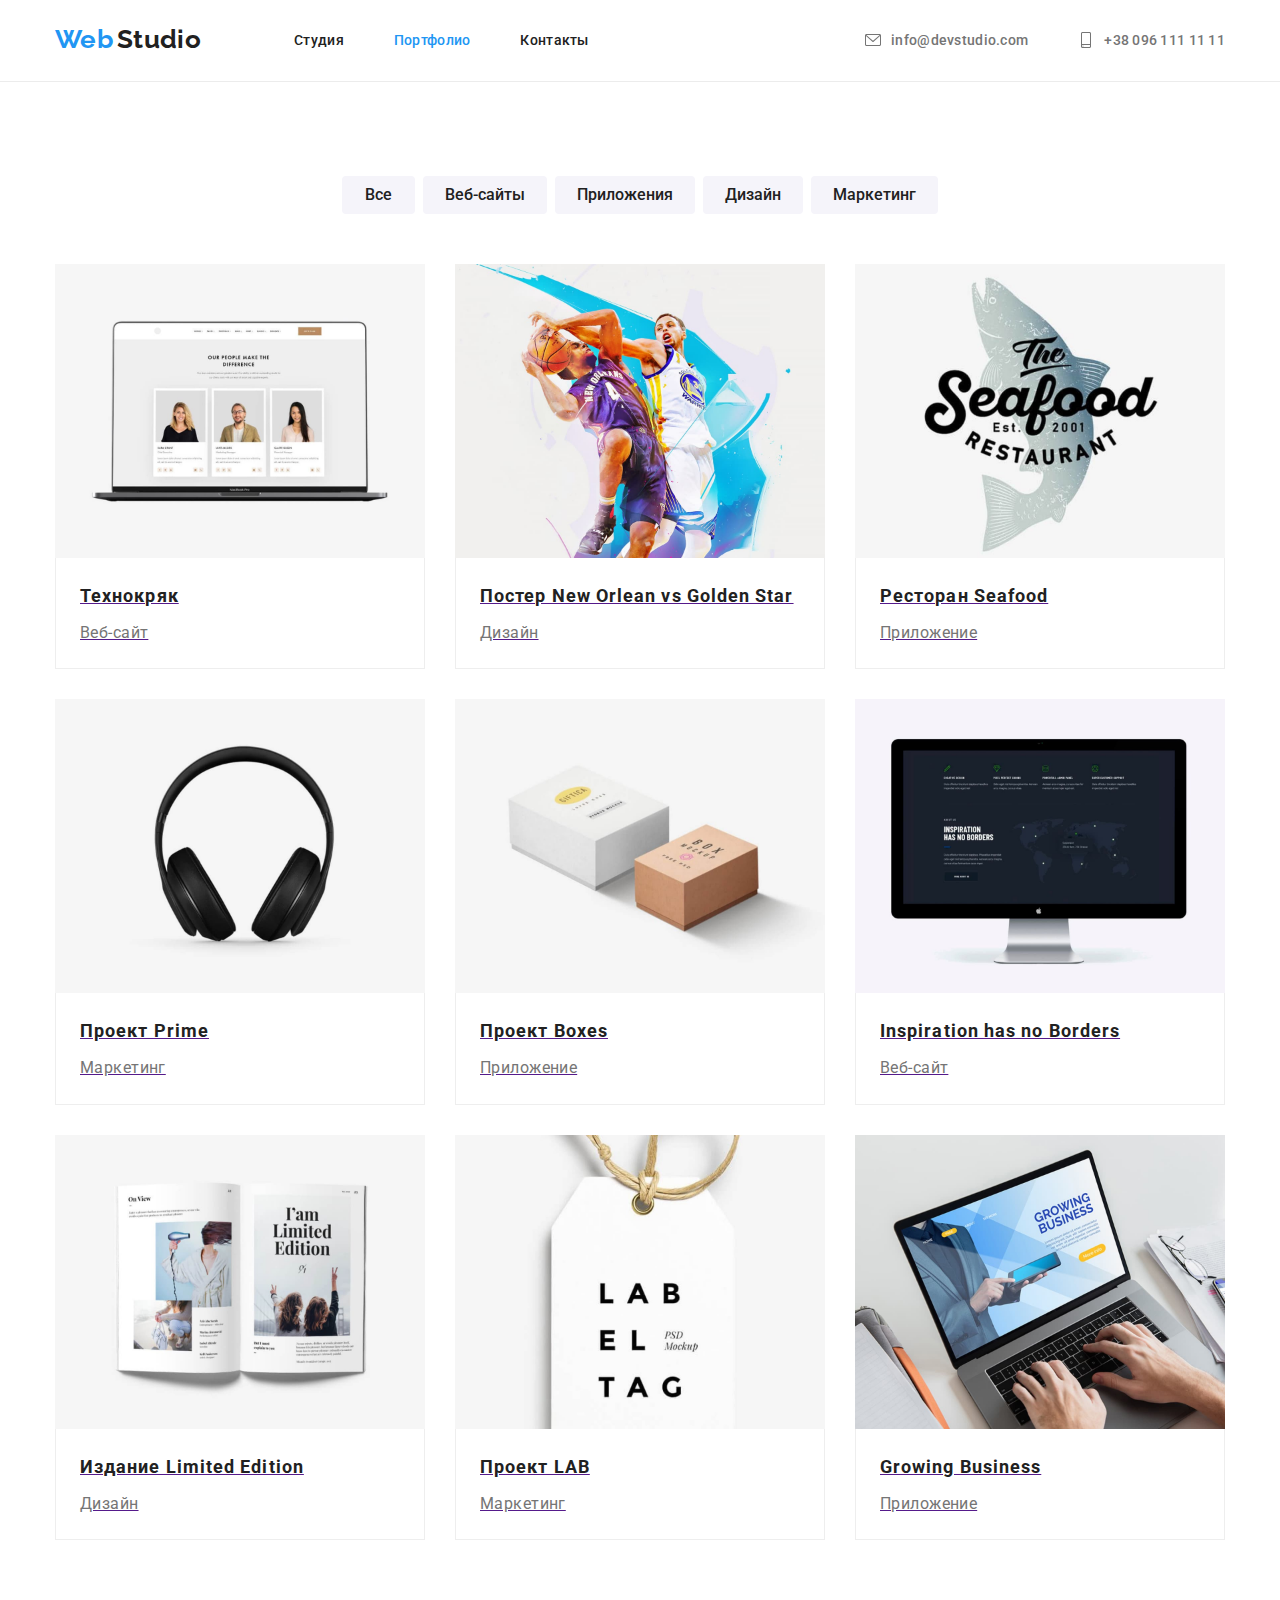
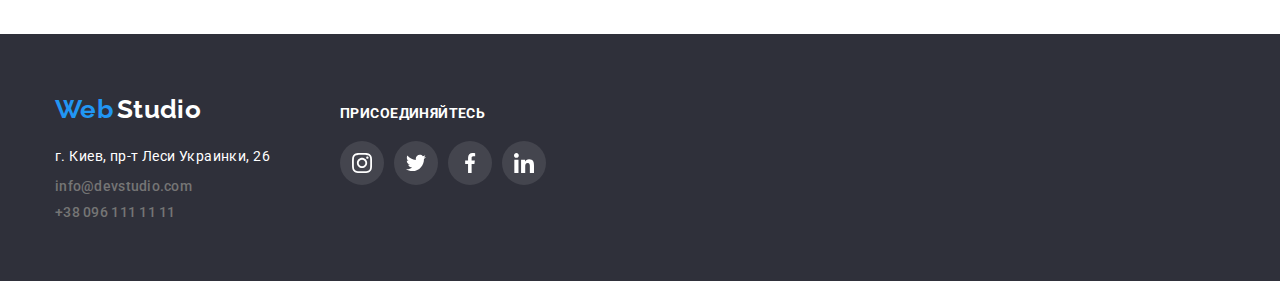
==== commit 025b790b: "внес изменения согласно комментариям (иконки центрирую флексом, обнулил h, lдобавил ссылки-карточки)" ====
--- a/portfolio.html
+++ b/portfolio.html
@@ -52,7 +52,7 @@
               class="contacts"
             >
               <svg class="contacts-logo">
-                <use href="./images/symbol-defs.svg#icon-email"></use>
+                <use href="./images/icons.svg#icon-email"></use>
               </svg>
               <span class="header-email">info@devstudio.com</span>
             </a>
@@ -60,7 +60,7 @@
           <li class="item">
             <a href="tel:+380961111111" target="_blank" class="contacts">
               <svg class="contacts-logo">
-                <use href="./images/symbol-defs.svg#icon-phone"></use>
+                <use href="./images/icons.svg#icon-phone"></use>
               </svg>
               <span class="header-email">+38 096 111 11 11</span>
             </a>
@@ -92,103 +92,121 @@
 
         <ul class="projects-list list container">
           <li class="project-card">
-            <img
-              src="./images/portfolio/img-0.jpg"
-              alt="Веб-сайт для Технокряк"
-              width="370"
-            />
-            <div class="protject-description">
-              <h2 class="title">Технокряк</h2>
-              <p>Веб-сайт</p>
-            </div>
-          </li>
-          <li class="project-card">
-            <img
-              src="./images/portfolio/img-1.jpg"
-              alt="Дизайн постера New Orlean vs Golden Star"
-              width="370"
-            />
-            <div class="protject-description">
-              <h2 class="title">Постер New Orlean vs Golden Star</h2>
-              <p>Дизайн</p>
-            </div>
-          </li>
-          <li class="project-card">
-            <img
-              src="./images/portfolio/img-2.jpg"
-              alt="Приложение для ресторана Seafood"
-              width="370"
-            />
-            <div class="protject-description">
-              <h2 class="title">Ресторан Seafood</h2>
-              <p>Приложение</p>
-            </div>
-          </li>
-          <li class="project-card">
-            <img
-              src="./images/portfolio/img-3.jpg"
-              alt="Маркетинг для проекта Prime"
-              width="370"
-            />
-            <div class="protject-description">
-              <h2 class="title">Проект Prime</h2>
-              <p>Маркетинг</p>
-            </div>
-          </li>
-          <li class="project-card">
-            <img
-              src="./images/portfolio/img-4.jpg"
-              alt="Приложение для проекта Boxes"
-              width="370"
-            />
-            <div class="protject-description">
-              <h2 class="title">Проект Boxes</h2>
-              <p>Приложение</p>
-            </div>
-          </li>
-          <li class="project-card">
-            <img
-              src="./images/portfolio/img-5.jpg"
-              alt="Веб-сайт для Inspiration has no Borders"
-              width="370"
-            />
-            <div class="protject-description">
-              <h2 class="title">Inspiration has no Borders</h2>
-              <p>Веб-сайт</p>
-            </div>
-          </li>
-          <li class="project-card">
-            <img
-              src="./images/portfolio/img-6.jpg"
-              alt="Дизайн издания Limited Edition"
-              width="370"
-            />
-            <div class="protject-description">
-              <h2 class="title">Издание Limited Edition</h2>
-              <p>Дизайн</p>
-            </div>
-          </li>
-          <li class="project-card">
-            <img
-              src="./images/portfolio/img-7.jpg"
-              alt="Маркетинг для проекта LAB"
-              width="370"
-            />
-            <div class="protject-description">
-              <h2 class="title">Проект LAB</h2>
-              <p>Маркетинг</p>
-            </div>
-          </li>
-          <li class="project-card">
-            <img
-              src="./images/portfolio/img-8.jpg"
-              alt="Приложение Growing Business"
-              width="370"
-            />
-            <div class="protject-description">
-              <h2 class="title">Growing Business</h2>
-              <p>Приложение</p>
-            </div>
+            <a href="">
+              <img
+                src="./images/portfolio/img-0.jpg"
+                alt="Веб-сайт для Технокряк"
+                width="370"
+              />
+              <div class="protject-description">
+                <h2 class="title">Технокряк</h2>
+                <p>Веб-сайт</p>
+              </div>
+            </a>
+          </li>
+          <li class="project-card">
+            <a href="">
+              <img
+                src="./images/portfolio/img-1.jpg"
+                alt="Дизайн постера New Orlean vs Golden Star"
+                width="370"
+              />
+              <div class="protject-description">
+                <h2 class="title">Постер New Orlean vs Golden Star</h2>
+                <p>Дизайн</p>
+              </div>
+            </a>
+          </li>
+          <li class="project-card">
+            <a href="">
+              <img
+                src="./images/portfolio/img-2.jpg"
+                alt="Приложение для ресторана Seafood"
+                width="370"
+              />
+              <div class="protject-description">
+                <h2 class="title">Ресторан Seafood</h2>
+                <p>Приложение</p>
+              </div>
+            </a>
+          </li>
+          <li class="project-card">
+            <a href="">
+              <img
+                src="./images/portfolio/img-3.jpg"
+                alt="Маркетинг для проекта Prime"
+                width="370"
+              />
+              <div class="protject-description">
+                <h2 class="title">Проект Prime</h2>
+                <p>Маркетинг</p>
+              </div>
+            </a>
+          </li>
+          <li class="project-card">
+            <a href="">
+              <img
+                src="./images/portfolio/img-4.jpg"
+                alt="Приложение для проекта Boxes"
+                width="370"
+              />
+              <div class="protject-description">
+                <h2 class="title">Проект Boxes</h2>
+                <p>Приложение</p>
+              </div>
+            </a>
+          </li>
+          <li class="project-card">
+            <a href="">
+              <img
+                src="./images/portfolio/img-5.jpg"
+                alt="Веб-сайт для Inspiration has no Borders"
+                width="370"
+              />
+              <div class="protject-description">
+                <h2 class="title">Inspiration has no Borders</h2>
+                <p>Веб-сайт</p>
+              </div>
+            </a>
+          </li>
+          <li class="project-card">
+            <a href="">
+              <img
+                src="./images/portfolio/img-6.jpg"
+                alt="Дизайн издания Limited Edition"
+                width="370"
+              />
+              <div class="protject-description">
+                <h2 class="title">Издание Limited Edition</h2>
+                <p>Дизайн</p>
+              </div>
+            </a>
+          </li>
+          <li class="project-card">
+            <a href="">
+              <img
+                src="./images/portfolio/img-7.jpg"
+                alt="Маркетинг для проекта LAB"
+                width="370"
+              />
+              <div class="protject-description">
+                <h2 class="title">Проект LAB</h2>
+                <p>Маркетинг</p>
+              </div>
+            </a>
+          </li>
+          <li class="project-card">
+            <a href="">
+              <img
+                src="./images/portfolio/img-8.jpg"
+                alt="Приложение Growing Business"
+                width="370"
+              />
+              <div class="protject-description">
+                <h2 class="title">Growing Business</h2>
+                <p>Приложение</p>
+              </div>
+            </a>
           </li>
         </ul>
       </section>
@@ -224,33 +242,33 @@
         </div>
 
         <div class="social-network">
-          <h4>присоединяйтесь</h4>
+          <h4 class="social-join">присоединяйтесь</h4>
           <ul class="list social-network-list">
             <li>
               <a href="" class="footer-icon">
                 <svg class="footer-social-logo">
-                  <use href="./images/symbol-defs.svg#icon-instagram"></use>
-                </svg>
-              </a>
-            </li>
-            <li>
-              <a href="" class="footer-icon">
-                <svg class="footer-social-logo">
-                  <use href="./images/symbol-defs.svg#icon-twitter"></use>
-                </svg>
-              </a>
-            </li>
-            <li>
-              <a href="" class="footer-icon">
-                <svg class="footer-social-logo">
-                  <use href="./images/symbol-defs.svg#icon-icon-facebook"></use>
-                </svg>
-              </a>
-            </li>
-            <li>
-              <a href="" class="footer-icon">
-                <svg class="footer-social-logo">
-                  <use href="./images/symbol-defs.svg#icon-linkedin"></use>
+                  <use href="./images/icons.svg#icon-instagram"></use>
+                </svg>
+              </a>
+            </li>
+            <li>
+              <a href="" class="footer-icon">
+                <svg class="footer-social-logo">
+                  <use href="./images/icons.svg#icon-twitter"></use>
+                </svg>
+              </a>
+            </li>
+            <li>
+              <a href="" class="footer-icon">
+                <svg class="footer-social-logo">
+                  <use href="./images/icons.svg#icon-icon-facebook"></use>
+                </svg>
+              </a>
+            </li>
+            <li>
+              <a href="" class="footer-icon">
+                <svg class="footer-social-logo">
+                  <use href="./images/icons.svg#icon-linkedin"></use>
                 </svg>
               </a>
             </li>
--- a/css/styles.css
+++ b/css/styles.css
@@ -24,6 +24,17 @@
     letter-spacing: 0.03em;
 }
 
+h1,
+h2,
+h3,
+h4,
+h5,
+h6,
+p {
+    margin: 0;
+    padding: 0;
+}
+
 /* Удаление точек у спсиков */
 .list {
     padding: 0;
@@ -155,6 +166,9 @@
     text-decoration: none;
 }
 
+.contacts-header .item .contacts {
+    fill: var(--primary-text-color);
+}
 
 /* Почта, телефон - при наведении */
 .contacts-header .item .contacts:hover,
@@ -327,7 +341,7 @@
 }
 
 
-/* Описание преимуществ, каждого типа */
+/* Описание преимуществ, каждого типа --------------------------- */
 .feature-list .paragraph {
     width: 270px;
 
@@ -338,17 +352,25 @@
     line-height: 1.7;
 }
 
-.feature .feature-pic {
-    display: block;
-    border-radius: 4px;
+.feature-card {
+    display: flex;
+    justify-content: center;
+    align-items: center;
+
 
     width: 270px;
     height: 120px;
-    padding-top: 25px;
-    padding-bottom: 25px;
     margin-bottom: 30px;
 
     background-color: var(--second-background-color);
+}
+
+.feature .feature-pic {
+    display: block;
+
+
+    width: 70px;
+    height: 70px;
 }
 
 /* Наша команда --------------------------------------------------------- */
@@ -406,6 +428,7 @@
 /* Соцсети сотрудников ---------------------------------------------- */
 .employee-social {
     display: flex;
+
     margin-left: 32px;
     justify-content: space-between;
     width: 206px;
@@ -413,6 +436,9 @@
 
 .employee-social .employee-icon {
     display: flex;
+    justify-content: center;
+    align-items: center;
+
     width: 44px;
     height: 44px;
     fill: var(--icon-gray);
@@ -439,27 +465,29 @@
     justify-content: space-between;
 }
 
-
-.client-logo {
-    display: block;
+.clients-list .clients {
+    display: flex;
     width: 170px;
     height: 92px;
-    padding-top: 16px;
-    padding-bottom: 16px;
-    padding-right: 32px;
-    padding-left: 32px;
+    justify-content: center;
+    align-items: center;
 
     border-radius: 4px;
     border: 1px solid var(--icon-gray);
     fill: var(--icon-gray);
 }
 
-.client-logo:hover,
-.client-logo:focus {
+.client-logo {
+    display: block;
+    width: 106px;
+    height: 60px;
+}
+
+.clients-list .clients:hover,
+.clients-list .clients:focus {
     border: 1px solid var(--ascent-color);
     fill: var(--ascent-color);
 }
-
 
 
 .footer {
@@ -529,6 +557,10 @@
     letter-spacing: 0.02em;
 
     text-decoration: none;
+}
+
+.social-join {
+    margin-bottom: 20px;
 }
 
 .social-network {
@@ -637,6 +669,7 @@
 
 /* Список карточек проектов */
 .project-card {
+    display: block;
     margin-right: 30px;
     margin-bottom: 30px;
 }
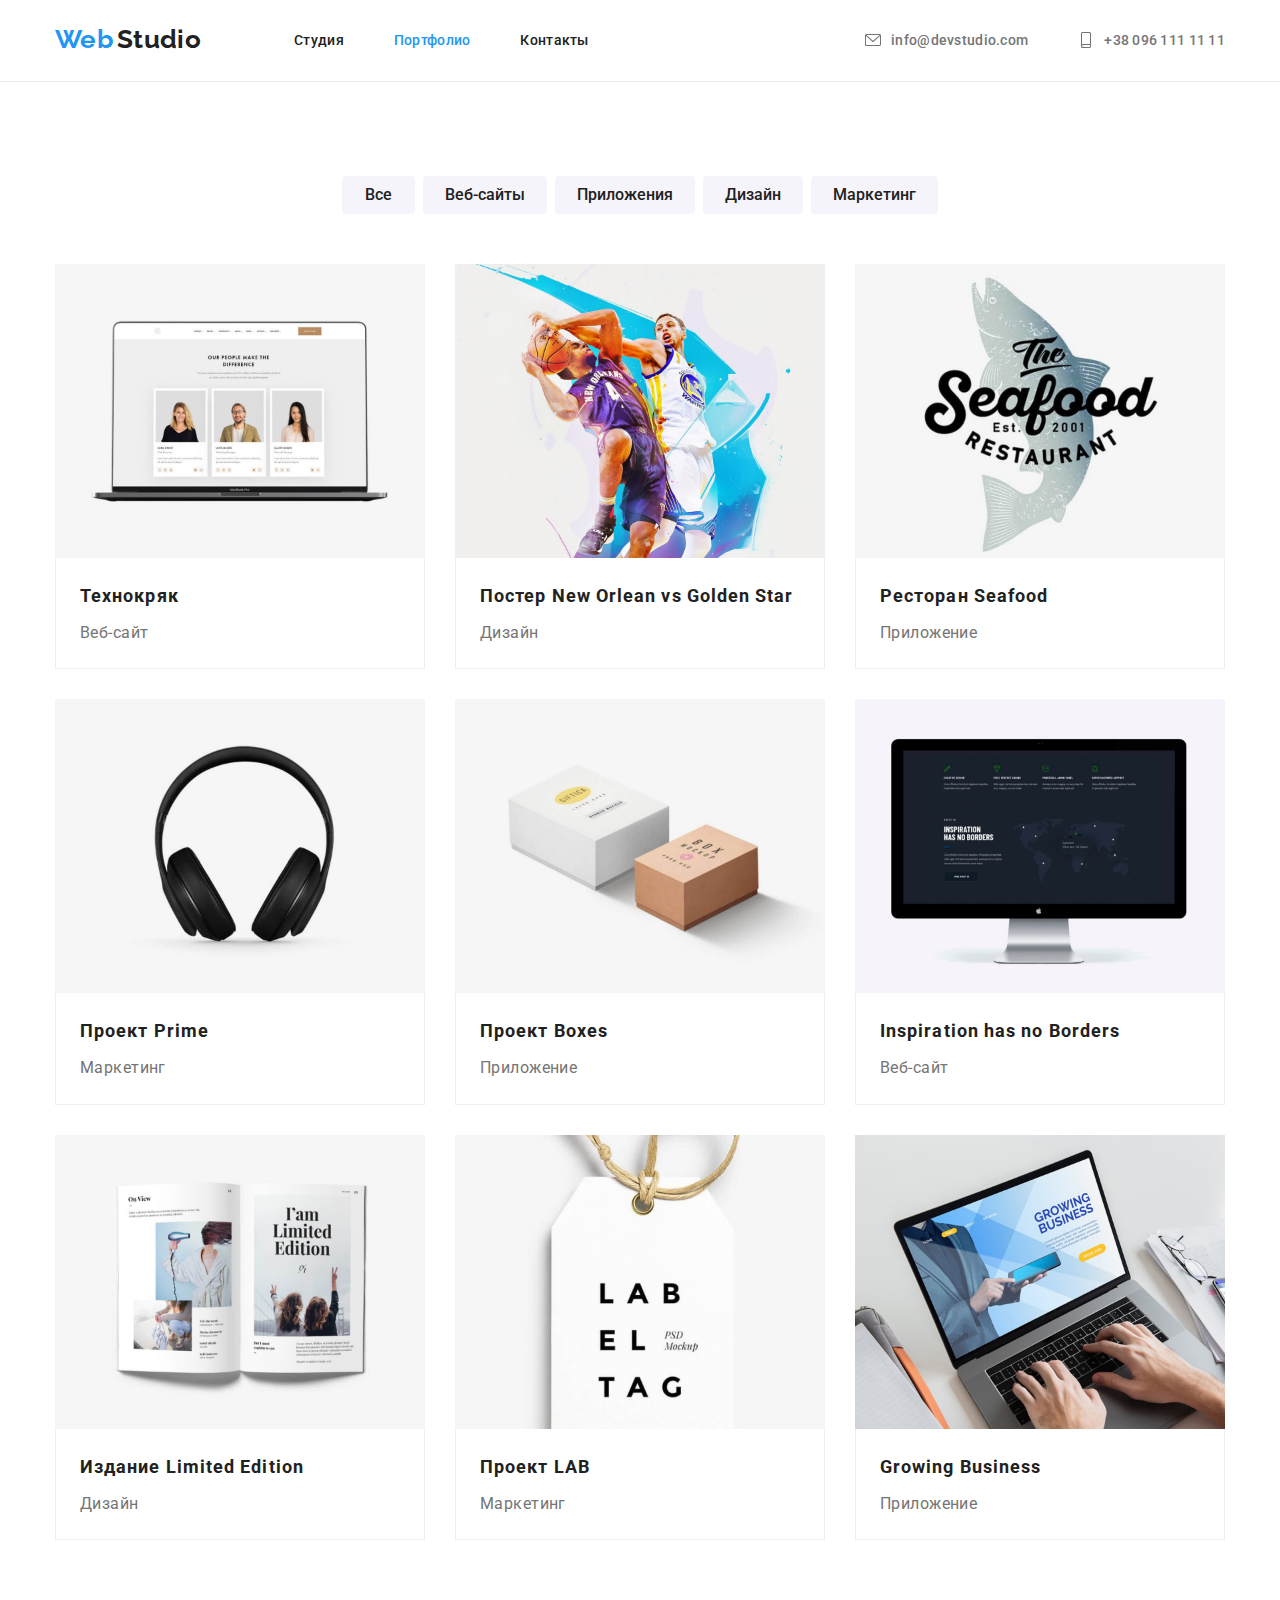
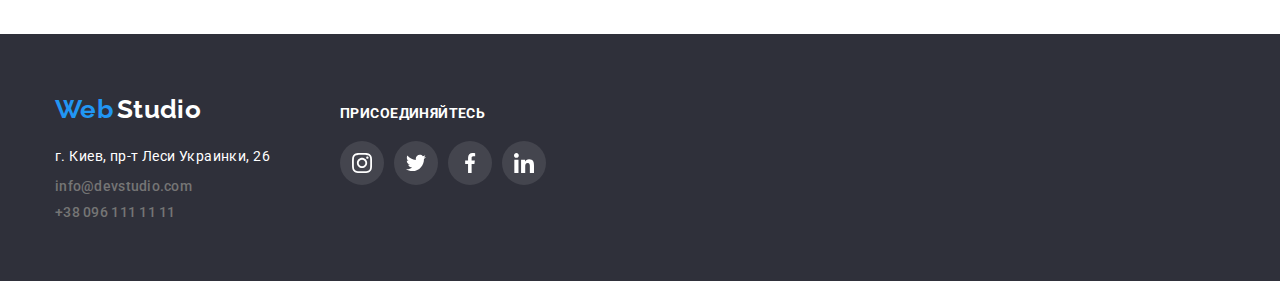
==== commit f913cd2e: "Убрал подчеркивания текста на карточках, перенастроил ховер на ссылку" ====
--- a/portfolio.html
+++ b/portfolio.html
@@ -92,7 +92,7 @@
 
         <ul class="projects-list list container">
           <li class="project-card">
-            <a href="">
+            <a href="" class="project-card-link">
               <img
                 src="./images/portfolio/img-0.jpg"
                 alt="Веб-сайт для Технокряк"
@@ -105,7 +105,7 @@
             </a>
           </li>
           <li class="project-card">
-            <a href="">
+            <a href="" class="project-card-link">
               <img
                 src="./images/portfolio/img-1.jpg"
                 alt="Дизайн постера New Orlean vs Golden Star"
@@ -118,7 +118,7 @@
             </a>
           </li>
           <li class="project-card">
-            <a href="">
+            <a href="" class="project-card-link">
               <img
                 src="./images/portfolio/img-2.jpg"
                 alt="Приложение для ресторана Seafood"
@@ -131,7 +131,7 @@
             </a>
           </li>
           <li class="project-card">
-            <a href="">
+            <a href="" class="project-card-link">
               <img
                 src="./images/portfolio/img-3.jpg"
                 alt="Маркетинг для проекта Prime"
@@ -144,7 +144,7 @@
             </a>
           </li>
           <li class="project-card">
-            <a href="">
+            <a href="" class="project-card-link">
               <img
                 src="./images/portfolio/img-4.jpg"
                 alt="Приложение для проекта Boxes"
@@ -157,7 +157,7 @@
             </a>
           </li>
           <li class="project-card">
-            <a href="">
+            <a href="" class="project-card-link">
               <img
                 src="./images/portfolio/img-5.jpg"
                 alt="Веб-сайт для Inspiration has no Borders"
@@ -170,7 +170,7 @@
             </a>
           </li>
           <li class="project-card">
-            <a href="">
+            <a href="" class="project-card-link">
               <img
                 src="./images/portfolio/img-6.jpg"
                 alt="Дизайн издания Limited Edition"
@@ -183,7 +183,7 @@
             </a>
           </li>
           <li class="project-card">
-            <a href="">
+            <a href="" class="project-card-link">
               <img
                 src="./images/portfolio/img-7.jpg"
                 alt="Маркетинг для проекта LAB"
@@ -196,7 +196,7 @@
             </a>
           </li>
           <li class="project-card">
-            <a href="">
+            <a href="" class="project-card-link">
               <img
                 src="./images/portfolio/img-8.jpg"
                 alt="Приложение Growing Business"
--- a/css/styles.css
+++ b/css/styles.css
@@ -720,8 +720,13 @@
     line-height: 1.9;
 }
 
-.project-card:hover,
-.project-card:focus {
+.project-card-link {
+    display: block;
+    text-decoration: none;
+}
+
+.project-card-link:hover,
+.project-card-link:focus {
     outline: 1px solid #EEEEEE;
     box-shadow: 0px 1px 1px rgba(0, 0, 0, 0.12), 0px 4px 4px rgba(0, 0, 0, 0.06), 1px 4px 6px rgba(0, 0, 0, 0.16);
 }